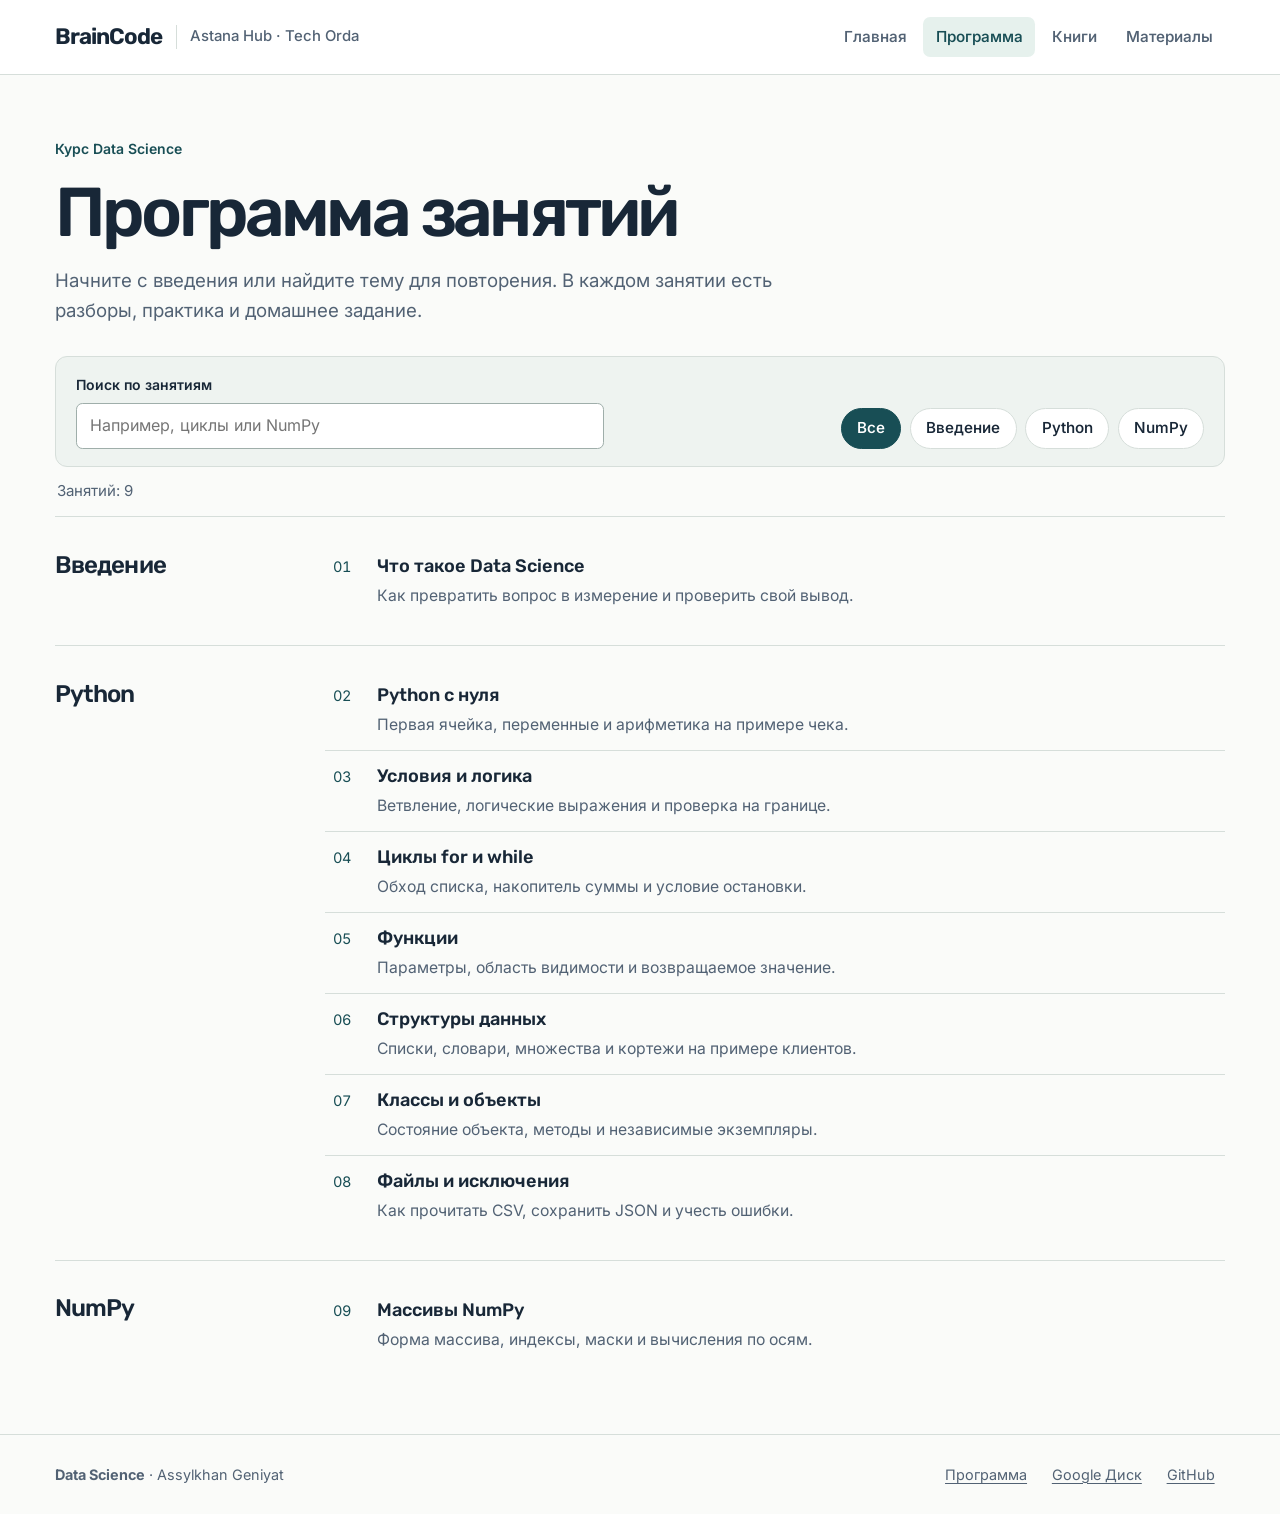
==== lessons/index.html @ 3ca45e97 "Separate the course catalogue and add the NumPy 100 student workbook" ====
<!doctype html>
<html lang="ru">
<head>
  <meta charset="utf-8">
  <meta name="viewport" content="width=device-width,initial-scale=1">
  <meta name="theme-color" content="#184e55">
  <meta name="description" content="Учебник Data Science для студентов Tech Orda / BrainCode.">
  <title>Программа занятий · Tech Orda / BrainCode</title>
  <link rel="icon" href="data:,">
  <link rel="stylesheet" href="../assets/fonts/fonts.css">
  <link rel="stylesheet" href="../assets/style.css">
  <script src="../assets/site.js" defer></script>
</head>
<body data-page="catalog">
  <a class="skip" href="#content">К содержанию</a>
  <header class="mast"><div class="wrap mast-inner">
    <a class="brand" href="../index.html"><strong>BrainCode</strong><span class="partners">Astana Hub · Tech Orda</span></a>
    <nav aria-label="Навигация курса"><a href="../index.html">Главная</a><a href="../lessons/index.html" aria-current="page">Программа</a><a href="../books.html">Книги</a><a href="../materials.html">Материалы</a></nav>
  </div></header>
  <main id="content" class="wrap" tabindex="-1">
      <header class="page-head">
        <p class="eyebrow">Курс Data Science</p>
        <h1>Программа занятий</h1>
        <p class="intro">Начните с введения или найдите тему для повторения. В каждом занятии есть разборы, практика и домашнее задание.</p>
      </header>
      <div id="lessons">
        <div id="catalog-tools" class="catalog-tools" hidden>
          <label class="search"><span>Поиск по занятиям</span>
            <input id="lesson-search" type="search" placeholder="Например, циклы или NumPy"></label>
          <div class="filters" role="group" aria-label="Раздел программы"><button type="button" data-module="" aria-pressed="true">Все</button><button type="button" data-module="track-1" aria-pressed="false">Введение</button><button type="button" data-module="track-2" aria-pressed="false">Python</button><button type="button" data-module="track-9" aria-pressed="false">NumPy</button></div>
        </div>
        <div class="results-line"><p id="found" role="status">Занятий: 9</p>
          <button type="button" id="reset-search" hidden>Сбросить фильтры</button></div>

          <section class="module" id="track-1" aria-labelledby="track-1-heading">
            <h2 id="track-1-heading">Введение</h2>
            <ol start="1" class="lesson-list">
              <li data-lesson="данные анализ доля конверсия эксперимент"><a href="01-course-setup.html">
                <span class="number">01</span>
                <span><strong>Что такое Data Science</strong><span class="blurb">Как превратить вопрос в измерение и проверить свой вывод.</span></span>
              </a></li></ol>
          </section>
          <section class="module" id="track-2" aria-labelledby="track-2-heading">
            <h2 id="track-2-heading">Python</h2>
            <ol start="2" class="lesson-list">
              <li data-lesson="print строки ввод числа переменные типы"><a href="02-python-types.html">
                <span class="number">02</span>
                <span><strong>Python с нуля</strong><span class="blurb">Первая ячейка, переменные и арифметика на примере чека.</span></span>
              </a></li>
              <li data-lesson="if elif else логика условие bool"><a href="03-conditions.html">
                <span class="number">03</span>
                <span><strong>Условия и логика</strong><span class="blurb">Ветвление, логические выражения и проверка на границе.</span></span>
              </a></li>
              <li data-lesson="for while range цикл накопитель"><a href="04-loops.html">
                <span class="number">04</span>
                <span><strong>Циклы for и while</strong><span class="blurb">Обход списка, накопитель суммы и условие остановки.</span></span>
              </a></li>
              <li data-lesson="def return функция аргументы"><a href="05-functions-scope.html">
                <span class="number">05</span>
                <span><strong>Функции</strong><span class="blurb">Параметры, область видимости и возвращаемое значение.</span></span>
              </a></li>
              <li data-lesson="list dict set tuple словарь список кортеж множества"><a href="06-data-structures.html">
                <span class="number">06</span>
                <span><strong>Структуры данных</strong><span class="blurb">Списки, словари, множества и кортежи на примере клиентов.</span></span>
              </a></li>
              <li data-lesson="class self объект класс ООП"><a href="07-oop.html">
                <span class="number">07</span>
                <span><strong>Классы и объекты</strong><span class="blurb">Состояние объекта, методы и независимые экземпляры.</span></span>
              </a></li>
              <li data-lesson="csv json файлы ошибки исключения"><a href="08-files-errors.html">
                <span class="number">08</span>
                <span><strong>Файлы и исключения</strong><span class="blurb">Как прочитать CSV, сохранить JSON и учесть ошибки.</span></span>
              </a></li></ol>
          </section>
          <section class="module" id="track-9" aria-labelledby="track-9-heading">
            <h2 id="track-9-heading">NumPy</h2>
            <ol start="9" class="lesson-list">
              <li data-lesson="домашняя работа дз 100 упражнений практикум numpy ndarray оси массив маска axis shape broadcast"><a href="09-numpy.html">
                <span class="number">09</span>
                <span><strong>Массивы NumPy</strong><span class="blurb">Форма массива, индексы, маски и вычисления по осям.</span></span>
              </a></li></ol>
          </section>
      </div></main>
  <footer class="foot"><div class="wrap foot-inner">
    <p><strong>Data Science</strong> · Assylkhan Geniyat</p>
    <nav aria-label="Ресурсы курса"><a href="../lessons/index.html">Программа</a><a href="https://drive.google.com/drive/folders/1K83MMSPBBTlHrZSS0A0OPjuO8QI8KvS7">Google Диск</a><a href="https://github.com/kuromi1kow/braincode-data-science">GitHub</a></nav>
  </div></footer>
</body></html>
---- assets/fonts/fonts.css ----
@font-face {
  font-family: 'Inter';
  font-style: normal;
  font-weight: 400 700;
  font-display: swap;
  src: url(inter-cyrillic-ext.woff2) format('woff2');
  unicode-range: U+0460-052F, U+1C80-1C8A, U+20B4, U+2DE0-2DFF, U+A640-A69F, U+FE2E-FE2F;
}

@font-face {
  font-family: 'Inter';
  font-style: normal;
  font-weight: 400 700;
  font-display: swap;
  src: url(inter-cyrillic.woff2) format('woff2');
  unicode-range: U+0301, U+0400-045F, U+0490-0491, U+04B0-04B1, U+2116;
}

@font-face {
  font-family: 'Inter';
  font-style: normal;
  font-weight: 400 700;
  font-display: swap;
  src: url(inter-latin.woff2) format('woff2');
  unicode-range: U+0000-00FF, U+0131, U+0152-0153, U+02BB-02BC, U+02C6, U+02DA, U+02DC, U+0304, U+0308, U+0329, U+2000-206F, U+20AC, U+2122, U+2191, U+2193, U+2212, U+2215, U+FEFF, U+FFFD;
}

@font-face {
  font-family: 'Rubik';
  font-style: normal;
  font-weight: 450 700;
  font-display: swap;
  src: url(rubik-cyrillic-ext.woff2) format('woff2');
  unicode-range: U+0460-052F, U+1C80-1C8A, U+20B4, U+2DE0-2DFF, U+A640-A69F, U+FE2E-FE2F;
}

@font-face {
  font-family: 'Rubik';
  font-style: normal;
  font-weight: 450 700;
  font-display: swap;
  src: url(rubik-cyrillic.woff2) format('woff2');
  unicode-range: U+0301, U+0400-045F, U+0490-0491, U+04B0-04B1, U+2116;
}

@font-face {
  font-family: 'Rubik';
  font-style: normal;
  font-weight: 450 700;
  font-display: swap;
  src: url(rubik-latin.woff2) format('woff2');
  unicode-range: U+0000-00FF, U+0131, U+0152-0153, U+02BB-02BC, U+02C6, U+02DA, U+02DC, U+0304, U+0308, U+0329, U+2000-206F, U+20AC, U+2122, U+2191, U+2193, U+2212, U+2215, U+FEFF, U+FFFD;
}
---- assets/style.css ----
/* Foundations */
:root {
  color-scheme: light;
  --paper: #fafbf9;
  --surface: #fff;
  --ink: #182737;
  --muted: #526274;
  --line: #d6deda;
  --blue: #264e78;
  --action: #184e55;
  --tint: #e6f1ed;
  --heading: "Rubik", "Inter", system-ui, sans-serif;
  --body: "Inter", system-ui, sans-serif;
  --mono: ui-monospace, "SFMono-Regular", Consolas, monospace;
}
* { box-sizing: border-box; }
html { scroll-behavior: smooth; scroll-padding-top: 1.25rem; }
body { margin: 0; color: var(--ink); background: var(--paper); font: 1rem/1.6 var(--body); }
[hidden] { display: none !important; }
a { color: var(--blue); text-underline-offset: .19em; text-decoration-thickness: .06em; }
a:hover { text-decoration-thickness: .12em; }
:focus-visible { outline: 3px solid #b85d12; outline-offset: 4px; }
[tabindex="-1"]:focus:not(:focus-visible) { outline: none; }
input, button { font: inherit; }
h1, h2, h3, p, figure { margin: 0; }
h1, h2, h3 { font-family: var(--heading); font-weight: 550; line-height: 1.17; text-wrap: balance; }
h1 { font-size: clamp(2.3rem, 5.4vw, 4.4rem); letter-spacing: -.055em; }
h2 { font-size: clamp(1.6rem, 3vw, 2.35rem); letter-spacing: -.038em; }
h3 { font-size: 1.23rem; letter-spacing: -.02em; }
p + p { margin-top: 1em; }
.wrap { width: min(1170px, calc(100% - clamp(2.25rem, 8vw, 8rem))); margin-inline: auto; }
.skip { position: fixed; inset: .5rem auto auto .5rem; z-index: 10; transform: translateY(-180%); padding: .65rem 1rem; background: white; }
.skip:focus { transform: none; }
.eyebrow, .smallcap { color: var(--action); font: 600 .875rem/1.4 var(--body); }
.eyebrow { margin-bottom: .85rem; }
.intro { max-width: 62ch; color: var(--muted); font-size: clamp(1.05rem, 1.45vw, 1.23rem); line-height: 1.6; }
.btn, button {
  display: inline-flex; justify-content: center; align-items: center; gap: .45rem;
  min-height: 2.65rem; border: 1px solid var(--line); border-radius: .55rem;
  padding: .6rem 1rem; color: var(--ink); background: var(--surface);
  font: 550 .95rem/1.3 var(--body); text-decoration: none; cursor: pointer;
}
.btn.primary, button[aria-pressed="true"] { color: #fff; background: var(--action); border-color: var(--action); }
.btn:hover, button:hover:not(:disabled) { box-shadow: inset 0 0 0 1px currentColor; }
button:disabled { opacity: .55; cursor: default; }
.actions, .controls, .filters, .type-buttons, .chapter-nav {
  display: flex; align-items: center; flex-wrap: wrap; gap: .55rem;
}
.actions { margin-top: 1.4rem; }
.actions [data-moved-to] { display: none; }
.small-link, .book-link { display: inline-block; font-weight: 600; margin-top: .75rem; }

/* Shared navigation */
.mast { background: var(--surface); border-bottom: 1px solid var(--line); }
.mast-inner, .foot-inner { display: flex; align-items: center; justify-content: space-between; gap: 1rem 2rem; }
.mast-inner { min-height: 4.6rem; }
.brand { display: inline-flex; align-items: center; gap: .85rem; text-decoration: none; color: var(--ink); }
.brand strong { font: 650 1.4rem/1 var(--heading); letter-spacing: -.045em; }
.partners { border-left: 1px solid var(--line); padding-left: .85rem; font-size: .93rem; font-weight: 500; color: var(--muted); white-space: nowrap; }
.mast nav, .foot nav { display: flex; align-items: center; flex-wrap: wrap; gap: .25rem; }
.mast nav a { padding: .5rem .78rem; border-radius: .45rem; text-decoration: none; color: var(--muted); font-size: .95rem; font-weight: 550; }
.mast nav a[aria-current] { color: var(--action); background: var(--tint); }
.mast nav a:hover, .foot a:hover { color: var(--action); text-decoration: underline; }
.foot { border-top: 1px solid var(--line); }
.foot-inner { padding-block: 1.35rem; flex-wrap: wrap; }
.foot p, .foot a { color: var(--muted); font-size: .9rem; }
.foot a { display: block; padding: .4rem .65rem; }

/* Course entrance */
.hero { display: grid; grid-template-columns: .96fr 1fr; align-items: center; gap: clamp(2.5rem, 6vw, 6rem); padding: clamp(3rem, 7vw, 6rem) 0; }
.hero h1 { font-size: clamp(3.6rem, 7.4vw, 6.1rem); font-weight: 630; line-height: 1; margin: .9rem 0 1.35rem; }
.hero h1 span { color: var(--action); }
.hero .intro { max-width: 37ch; }
.hero-photo { display: block; width: 100%; height: auto; aspect-ratio: 1.48; object-fit: cover; border-radius: .75rem; }
.home-resources { display: grid; grid-template-columns: repeat(2, minmax(0,1fr)); border-block: 1px solid var(--line); }
.home-resources a { padding: 1.4rem 2rem 1.5rem 0; text-decoration: none; color: var(--ink); }
.home-resources a + a { border-left: 1px solid var(--line); padding-left: 2rem; }
.home-resources strong { display: block; font: 550 clamp(1.2rem,2.4vw,1.65rem) var(--heading); margin-bottom: .35rem; }
.home-resources a:hover strong { color: var(--action); text-decoration: underline; }
.home-resources span, .credit, .attribution { color: var(--muted); }
.attribution { font-size: .89rem; max-width: 90ch; margin: 1.35rem 0 2rem; }
.page-head, .lesson-head, .library-head { padding: clamp(2.25rem,5vw,4.4rem) 0 1.9rem; }
.page-head h1, .lesson-head h1, .library-head h1 { margin-bottom: .85rem; }

/* Programme */
.catalog-tools { background: #eef3f0; border: 1px solid var(--line); border-radius: .75rem; padding: 1.05rem 1.25rem; display: flex; align-items: end; justify-content: space-between; gap: 1rem; flex-wrap: wrap; }
.search { display: grid; gap: .4rem; flex: 1 1 18rem; max-width: 33rem; }
.search span { font-size: .875rem; font-weight: 600; }
.search input, .demo input { color: var(--ink); background: var(--surface); border: 1px solid #9faeaa; border-radius: .4rem; padding: .58rem .8rem; width: 100%; min-width: 0; }
.filters button { min-height: 2.55rem; border-radius: 1.5rem; padding: .45rem .95rem; }
.results-line { display: flex; align-items: center; flex-wrap: wrap; gap: .8rem; padding: .8rem .1rem; color: var(--muted); font-size: .94rem; }
.results-line button { padding: .25rem .5rem; min-height: 2rem; color: var(--blue); }
.module { display: grid; grid-template-columns: minmax(9rem,21%) 1fr; gap: 1.5rem; padding: 1.5rem 0; border-top: 1px solid var(--line); }
.module h2 { padding-top: .6rem; font-size: 1.5rem; }
.lesson-list { padding: 0; margin: 0; list-style: none; }
.lesson-list li + li { border-top: 1px solid var(--line); }
.lesson-list a { display: grid; grid-template-columns: 2rem 1fr; align-items: baseline; gap: .8rem; padding: .8rem .5rem; border-radius: .3rem; text-decoration: none; color: var(--ink); }
.lesson-list a:hover { background: var(--tint); }
.lesson-list strong { font: 550 1.13rem var(--heading); }
.number { color: var(--action); font-variant-numeric: tabular-nums; font-size: .91rem; }
.blurb { display: block; margin-top: .23rem; color: var(--muted); font-size: .98rem; }
#lessons { margin-bottom: 2.8rem; }

/* Reader and table of contents */
.layout { display: grid; grid-template-columns: minmax(12rem,14rem) minmax(0,1fr); gap: clamp(2rem,5vw,5rem); align-items: start; border-top: 1px solid var(--line); padding: 2rem 0 3rem; }
.rail { position: sticky; top: 1rem; max-height: calc(100dvh - 2rem); overflow-y: auto; padding: .3rem .35rem; }
.rail summary { font-family: var(--heading); }
.rail nav { display: grid; gap: .2rem; margin-top: .7rem; }
.rail a { padding: .34rem .6rem; border-inline-start: 3px solid transparent; font-size: .96rem; line-height: 1.35; text-decoration: none; color: var(--muted); }
.rail a:hover { text-decoration: underline; color: var(--action); }
.rail a[aria-current="location"] { border-color: var(--action); color: var(--action); background: var(--tint); }
.reader-tools { margin-top: 1rem; padding-top: .9rem; border-top: 1px solid var(--line); }
.type-buttons { margin-top: .5rem; }
.type-buttons button { min-height: 2.2rem; padding: .35rem .58rem; font-size: .875rem; }
.reading { width: min(100%, 66ch); min-width: 0; font-size: 1.075rem; line-height: 1.78; overflow-wrap: break-word; }
.reading.type-large { font-size: 1.25rem; }
.reading section { padding-bottom: 2rem; margin-bottom: 2rem; border-bottom: 1px solid var(--line); }
.reading h2 { margin: 0 0 1.05rem; font-size: clamp(1.55rem, 3vw, 2.08rem); }
.reading h3 { margin: 1.6rem 0 .65rem; }
.reading ul, .reading ol { padding-left: 1.4rem; }
.reading li { margin-bottom: .45rem; }
.reading dl { margin-top: 1.4rem; }
.term { font-weight: 650; }
.reading dd { margin: 0 0 .65rem; color: var(--muted); }
.reading figure img { display: block; width: min(100%, 540px); height: auto; margin-block: 1rem .4rem; border-radius: .5rem; }
.reading figcaption, .credit, .photo-note { font-size: .9rem; color: var(--muted); }
.unit { margin: 1.7rem 0 2rem; }
.exercise li::marker { color: var(--action); font-weight: 650; }
.inside-toc, .notes, .checkpoint { background: var(--tint); border-left: 3px solid #6e9f95; padding: .9rem 1.15rem; margin: 1rem 0; }
.reading .inside-toc { padding-left: 2.2rem; }
.checkpoint { background: #eef2f7; border-color: #6485a8; }
.book-excerpt { border-inline-start: 3px solid #8a88b5; background: #f0f0f9; padding: 1rem 1.3rem; }
.book-excerpt h3 { margin-top: .5rem; }
.book-excerpt blockquote { margin: .7rem 0 1rem; }
details summary { cursor: pointer; font-weight: 600; color: var(--blue); }
details[open] > summary { margin-bottom: .5rem; }
.reading details { margin: .55rem 0; padding: .6rem 0; border-bottom: 1px solid var(--line); }
.checkpoint details, .book-excerpt details { border: 0; }
.scroll-table { overflow-x: auto; margin-block: 1rem; }
.reading table { border-collapse: collapse; width: 100%; font-size: .95em; font-variant-numeric: tabular-nums; }
.reading th, .reading td, .scroll-table caption { padding: .5rem .65rem; text-align: left; vertical-align: top; border-bottom: 1px solid var(--line); }
.scroll-table caption { font-weight: 600; background: var(--tint); }
.scroll-table th { background: #f0f3f2; }
.pager { display: flex; flex-wrap: wrap; gap: .7rem 1.3rem; justify-content: space-between; }
.pager a { padding-block: .3rem; font-weight: 550; }
.more-link { margin-top: .75rem; }

/* Code and interactive examples */
.codebox { margin: 1rem 0; background: #172638; color: #f4f7fb; border-radius: .55rem; overflow: hidden; }
.codebar { display: flex; align-items: center; justify-content: space-between; padding: .4rem .85rem; background: #25384d; }
.codebar span { font-size: .86rem; font-weight: 550; }
.codebar button { min-height: 2rem; padding: .3rem .6rem; font-size: .85rem; background: transparent; color: #fff; border-color: #788a9e; }
pre, code { font-family: var(--mono); }
.codebox pre, .out { overflow: auto; padding: 1rem; margin: 0; font-size: .92em; line-height: 1.6; }
.out { background: #edf1f3; border-left: 2px solid #a0b3c2; white-space: pre-wrap; overflow-wrap: anywhere; }
.reading :not(pre) > code { font-size: .9em; background: #e9efed; padding: .05rem .23rem; border-radius: .25rem; }
.demo { padding: 1.15rem; border: 1px solid #ccd9db; border-radius: .55rem; background: #edf4f3; }
.demo .smallcap { margin-bottom: .65rem; }
.controls { margin-block: 1rem; }
.demo input { width: 7.5rem; }
.demo output { display: block; padding: .7rem; background: white; border-radius: .35rem; }

/* Books and materials */
.chapter-nav { gap: .45rem; margin: .4rem 0 1.5rem; }
.chapter-nav a { padding: .3rem .65rem; background: var(--tint); text-decoration: none; border-radius: .3rem; font-size: .93rem; color: var(--action); }
.chapter-nav a:hover { text-decoration: underline; }
.bookgrid { display: grid; grid-template-columns: repeat(2,minmax(0,1fr)); gap: 1rem; margin-bottom: 2.5rem; }
.book { min-width: 0; padding: 1.4rem; border: 1px solid var(--line); border-radius: .6rem; background: white; }
.book h2 { margin-top: .35rem; font-size: 1.55rem; }
.book h2 a { color: var(--ink); text-decoration: none; }
.book h2 a:hover { text-decoration: underline; }
.author { color: var(--muted); margin: .4rem 0 .8rem; }
.book img { float: right; width: 64px; height: auto; max-height: 102px; object-fit: contain; margin: 0 0 .65rem .75rem; }
.book details { clear: both; margin-top: 1rem; }
.book ul, .reading .reading-list, .reading .folders { list-style: none; padding: 0; }
.reading-list li { margin: .8rem 0; }
.reading-list li span { display: block; margin-top: .12rem; color: var(--muted); }
.resource-list li { padding-block: .4rem; border-bottom: 1px solid var(--line); }
.folders { display: grid; grid-template-columns: repeat(2,minmax(0,1fr)); gap: .45rem; }
.folders li { padding: .55rem .8rem; background: var(--tint); }
.home-book { margin: 1rem 0 3rem; }
.home-book p { margin-top: .6rem; }

@media (max-width: 800px) {
  .mast-inner { flex-wrap: wrap; gap: .55rem 1rem; padding-block: .8rem .6rem; }
  .mast nav a { padding: .45rem .65rem; }
  .hero { gap: 1.65rem; }
  .layout { grid-template-columns: minmax(0,1fr); gap: 1.35rem; padding-top: 1rem; }
  .reading { margin-inline: auto; }
  .rail { position: static; max-height: none; padding: 0; }
  .section-menu { background: var(--surface); border: 1px solid var(--line); padding: .75rem 1rem; border-radius: .55rem; }
}
@media (max-width: 640px) {
  .mast-inner { display: grid; gap: .7rem; }
  .mast nav { gap: .05rem; justify-content: space-between; }
  .mast nav a { font-size: .89rem; padding: .45rem .5rem; }
  .brand { gap: .65rem; }
  .partners { padding-left: .65rem; font-size: .88rem; }
  .hero { grid-template-columns: minmax(0,1fr); gap: 1.6rem; padding: 2.45rem 0; }
  .hero h1 { font-size: clamp(3.4rem,12vw,4.6rem); }
  .hero-photo { aspect-ratio: 1.9; }
  .home-resources, .bookgrid { grid-template-columns: minmax(0,1fr); }
  .home-resources a, .home-resources a + a { padding: 1.05rem 0; border-left: 0; }
  .home-resources a + a { border-top: 1px solid var(--line); }
  .catalog-tools { padding: .85rem; }
  .module { grid-template-columns: minmax(0,1fr); gap: .2rem; padding: 1rem 0; }
  .lesson-list a { grid-template-columns: 1.6rem 1fr; padding: .8rem .1rem; }
  .filters { gap: .35rem; }
  .filters button { padding: .4rem .75rem; }
  .foot-inner { gap: .6rem; }
  .foot nav a { padding-left: 0; padding-right: 1rem; }
  .book { padding: 1.05rem; }
  .folders { grid-template-columns: minmax(0,1fr); }
  .reading { font-size: 1.045rem; }
  .book-excerpt { padding: .8rem 1rem; }
  .scroll-table :is(th,td) { min-width: 5.5rem; }
}
@media (prefers-reduced-motion: reduce) { html { scroll-behavior: auto; } }
@media print {
  .mast nav, .foot nav, .rail, .hero-photo, .catalog-tools, .results-line, .actions, .codebar button, .pager, .skip, .controls { display: none !important; }
  body { background: white; color: black; font-size: 11pt; }
  .wrap, .reading { width: 100%; max-width: none; }
  .layout, .hero, .bookgrid, .module { display: block; }
  .book { margin-block: 1rem; }
  .codebox, .codebar, .out { color: black; background: #f4f4f4; }
  .codebox pre { white-space: pre-wrap; }
  h1 { font-size: 28pt; }
}
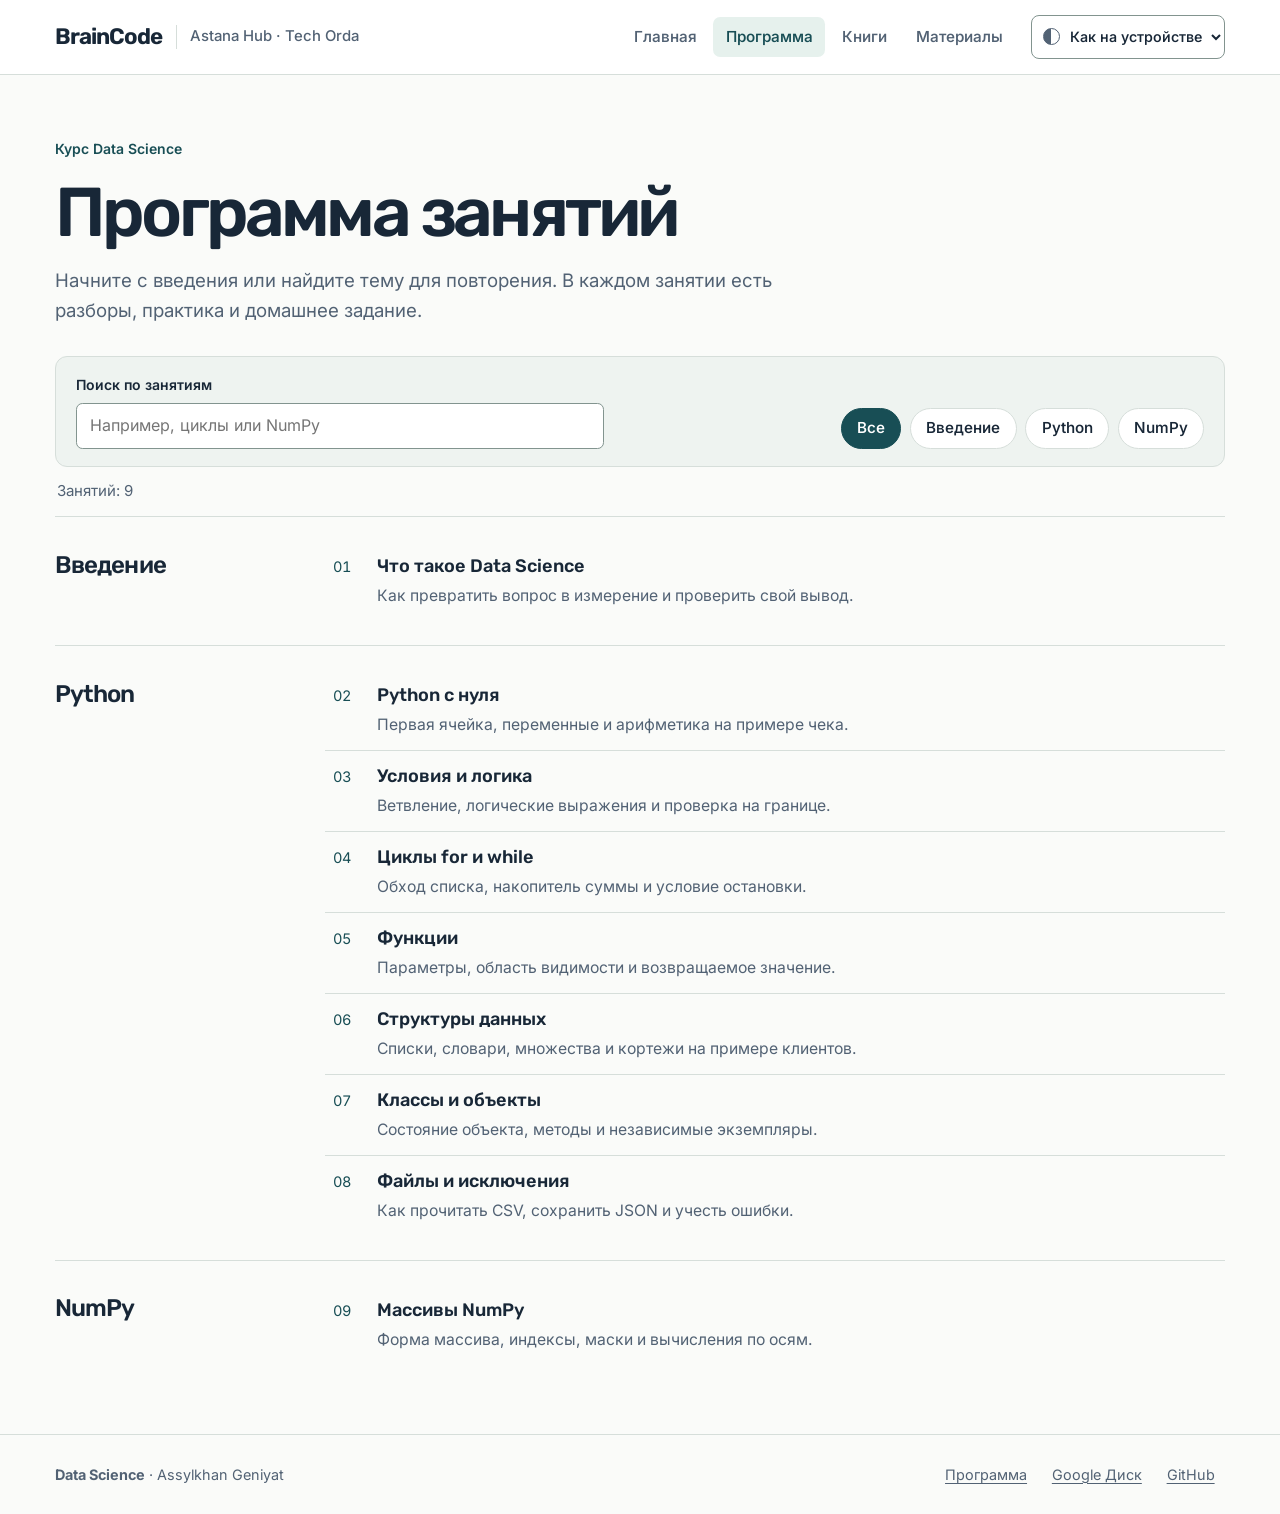
==== commit efb9b6d2: "Add a persistent dark theme across the course site" ====
--- a/lessons/index.html
+++ b/lessons/index.html
@@ -3,19 +3,29 @@
 <head>
   <meta charset="utf-8">
   <meta name="viewport" content="width=device-width,initial-scale=1">
-  <meta name="theme-color" content="#184e55">
+  <meta id="dark-chrome" name="theme-color" content="#1b272b" media="screen and (prefers-color-scheme: dark)">
+  <meta name="theme-color" content="#ffffff">
   <meta name="description" content="Учебник Data Science для студентов Tech Orda / BrainCode.">
   <title>Программа занятий · Tech Orda / BrainCode</title>
   <link rel="icon" href="data:,">
   <link rel="stylesheet" href="../assets/fonts/fonts.css">
-  <link rel="stylesheet" href="../assets/style.css">
-  <script src="../assets/site.js" defer></script>
+  <link rel="stylesheet" href="../assets/style.css?v=24119edc25ca">
+  <link id="dark-palette" rel="stylesheet" href="../assets/dark.css?v=161d72ccf070" media="screen and (prefers-color-scheme: dark)">
+  <script src="../assets/theme.js?v=840f034c2b8d"></script>
+  <script src="../assets/site.js?v=9730c80c8783" defer></script>
 </head>
 <body data-page="catalog">
   <a class="skip" href="#content">К содержанию</a>
   <header class="mast"><div class="wrap mast-inner">
     <a class="brand" href="../index.html"><strong>BrainCode</strong><span class="partners">Astana Hub · Tech Orda</span></a>
     <nav aria-label="Навигация курса"><a href="../index.html">Главная</a><a href="../lessons/index.html" aria-current="page">Программа</a><a href="../books.html">Книги</a><a href="../materials.html">Материалы</a></nav>
+    <label class="theme-picker" title="Тема оформления" hidden>
+      <select id="theme-choice" aria-label="Тема оформления">
+        <option value="system">Как на устройстве</option>
+        <option value="light">Светлая</option>
+        <option value="dark">Тёмная</option>
+      </select>
+    </label>
   </div></header>
   <main id="content" class="wrap" tabindex="-1">
       <header class="page-head">
--- a/assets/style.css
+++ b/assets/style.css
@@ -9,6 +9,21 @@
   --blue: #264e78;
   --action: #184e55;
   --tint: #e6f1ed;
+  --on-action: #fff;
+  --focus: #b85d12;
+  --panel: #eef3f0;
+  --field-border: #82948f;
+  --note-edge: #6e9f95;
+  --check-bg: #eef2f7;
+  --check-edge: #6485a8;
+  --excerpt-bg: #f0f0f9;
+  --excerpt-edge: #8a88b5;
+  --code-bg: #172638;
+  --code-bar: #25384d;
+  --code-fg: #f4f7fb;
+  --output-bg: #edf1f3;
+  --inline-bg: #e9efed;
+  --demo-bg: #edf4f3;
   --heading: "Rubik", "Inter", system-ui, sans-serif;
   --body: "Inter", system-ui, sans-serif;
   --mono: ui-monospace, "SFMono-Regular", Consolas, monospace;
@@ -19,7 +34,7 @@
 [hidden] { display: none !important; }
 a { color: var(--blue); text-underline-offset: .19em; text-decoration-thickness: .06em; }
 a:hover { text-decoration-thickness: .12em; }
-:focus-visible { outline: 3px solid #b85d12; outline-offset: 4px; }
+:focus-visible { outline: 3px solid var(--focus); outline-offset: 4px; }
 [tabindex="-1"]:focus:not(:focus-visible) { outline: none; }
 input, button { font: inherit; }
 h1, h2, h3, p, figure { margin: 0; }
@@ -29,7 +44,7 @@
 h3 { font-size: 1.23rem; letter-spacing: -.02em; }
 p + p { margin-top: 1em; }
 .wrap { width: min(1170px, calc(100% - clamp(2.25rem, 8vw, 8rem))); margin-inline: auto; }
-.skip { position: fixed; inset: .5rem auto auto .5rem; z-index: 10; transform: translateY(-180%); padding: .65rem 1rem; background: white; }
+.skip { position: fixed; inset: .5rem auto auto .5rem; z-index: 10; transform: translateY(-180%); padding: .65rem 1rem; background: var(--surface); }
 .skip:focus { transform: none; }
 .eyebrow, .smallcap { color: var(--action); font: 600 .875rem/1.4 var(--body); }
 .eyebrow { margin-bottom: .85rem; }
@@ -40,7 +55,7 @@
   padding: .6rem 1rem; color: var(--ink); background: var(--surface);
   font: 550 .95rem/1.3 var(--body); text-decoration: none; cursor: pointer;
 }
-.btn.primary, button[aria-pressed="true"] { color: #fff; background: var(--action); border-color: var(--action); }
+.btn.primary, button[aria-pressed="true"] { color: var(--on-action); background: var(--action); border-color: var(--action); }
 .btn:hover, button:hover:not(:disabled) { box-shadow: inset 0 0 0 1px currentColor; }
 button:disabled { opacity: .55; cursor: default; }
 .actions, .controls, .filters, .type-buttons, .chapter-nav {
@@ -53,7 +68,20 @@
 /* Shared navigation */
 .mast { background: var(--surface); border-bottom: 1px solid var(--line); }
 .mast-inner, .foot-inner { display: flex; align-items: center; justify-content: space-between; gap: 1rem 2rem; }
-.mast-inner { min-height: 4.6rem; }
+.mast-inner { min-height: 4.6rem; column-gap: 1rem; }
+.mast-inner > nav { margin-inline-start: auto; }
+.theme-picker { position: relative; display: inline-flex; align-items: center; color: var(--muted); }
+.theme-picker::before {
+  content: ""; position: absolute; inset-inline-start: .75rem; pointer-events: none;
+  width: .95rem; height: .95rem; border: 1.5px solid currentColor; border-radius: 50%;
+  background: linear-gradient(90deg, currentColor 50%, transparent 50%);
+}
+.theme-picker select {
+  min-height: 44px; padding: .35rem .4rem .35rem 2.1rem; cursor: pointer;
+  color: var(--ink); background: var(--surface); border: 1px solid var(--field-border);
+  border-radius: .5rem; font: 550 .89rem/1.3 var(--body);
+}
+.theme-picker:hover { color: var(--action); }
 .brand { display: inline-flex; align-items: center; gap: .85rem; text-decoration: none; color: var(--ink); }
 .brand strong { font: 650 1.4rem/1 var(--heading); letter-spacing: -.045em; }
 .partners { border-left: 1px solid var(--line); padding-left: .85rem; font-size: .93rem; font-weight: 500; color: var(--muted); white-space: nowrap; }
@@ -83,10 +111,10 @@
 .page-head h1, .lesson-head h1, .library-head h1 { margin-bottom: .85rem; }
 
 /* Programme */
-.catalog-tools { background: #eef3f0; border: 1px solid var(--line); border-radius: .75rem; padding: 1.05rem 1.25rem; display: flex; align-items: end; justify-content: space-between; gap: 1rem; flex-wrap: wrap; }
+.catalog-tools { background: var(--panel); border: 1px solid var(--line); border-radius: .75rem; padding: 1.05rem 1.25rem; display: flex; align-items: end; justify-content: space-between; gap: 1rem; flex-wrap: wrap; }
 .search { display: grid; gap: .4rem; flex: 1 1 18rem; max-width: 33rem; }
 .search span { font-size: .875rem; font-weight: 600; }
-.search input, .demo input { color: var(--ink); background: var(--surface); border: 1px solid #9faeaa; border-radius: .4rem; padding: .58rem .8rem; width: 100%; min-width: 0; }
+.search input, .demo input { color: var(--ink); background: var(--surface); border: 1px solid var(--field-border); border-radius: .4rem; padding: .58rem .8rem; width: 100%; min-width: 0; }
 .filters button { min-height: 2.55rem; border-radius: 1.5rem; padding: .45rem .95rem; }
 .results-line { display: flex; align-items: center; flex-wrap: wrap; gap: .8rem; padding: .8rem .1rem; color: var(--muted); font-size: .94rem; }
 .results-line button { padding: .25rem .5rem; min-height: 2rem; color: var(--blue); }
@@ -126,10 +154,10 @@
 .reading figcaption, .credit, .photo-note { font-size: .9rem; color: var(--muted); }
 .unit { margin: 1.7rem 0 2rem; }
 .exercise li::marker { color: var(--action); font-weight: 650; }
-.inside-toc, .notes, .checkpoint { background: var(--tint); border-left: 3px solid #6e9f95; padding: .9rem 1.15rem; margin: 1rem 0; }
+.inside-toc, .notes, .checkpoint { background: var(--tint); border-left: 3px solid var(--note-edge); padding: .9rem 1.15rem; margin: 1rem 0; }
 .reading .inside-toc { padding-left: 2.2rem; }
-.checkpoint { background: #eef2f7; border-color: #6485a8; }
-.book-excerpt { border-inline-start: 3px solid #8a88b5; background: #f0f0f9; padding: 1rem 1.3rem; }
+.checkpoint { background: var(--check-bg); border-color: var(--check-edge); }
+.book-excerpt { border-inline-start: 3px solid var(--excerpt-edge); background: var(--excerpt-bg); padding: 1rem 1.3rem; }
 .book-excerpt h3 { margin-top: .5rem; }
 .book-excerpt blockquote { margin: .7rem 0 1rem; }
 details summary { cursor: pointer; font-weight: 600; color: var(--blue); }
@@ -140,32 +168,32 @@
 .reading table { border-collapse: collapse; width: 100%; font-size: .95em; font-variant-numeric: tabular-nums; }
 .reading th, .reading td, .scroll-table caption { padding: .5rem .65rem; text-align: left; vertical-align: top; border-bottom: 1px solid var(--line); }
 .scroll-table caption { font-weight: 600; background: var(--tint); }
-.scroll-table th { background: #f0f3f2; }
+.scroll-table th { background: var(--panel); }
 .pager { display: flex; flex-wrap: wrap; gap: .7rem 1.3rem; justify-content: space-between; }
 .pager a { padding-block: .3rem; font-weight: 550; }
 .more-link { margin-top: .75rem; }
 
 /* Code and interactive examples */
-.codebox { margin: 1rem 0; background: #172638; color: #f4f7fb; border-radius: .55rem; overflow: hidden; }
-.codebar { display: flex; align-items: center; justify-content: space-between; padding: .4rem .85rem; background: #25384d; }
+.codebox { margin: 1rem 0; background: var(--code-bg); color: var(--code-fg); border-radius: .55rem; overflow: hidden; }
+.codebar { display: flex; align-items: center; justify-content: space-between; padding: .4rem .85rem; background: var(--code-bar); }
 .codebar span { font-size: .86rem; font-weight: 550; }
 .codebar button { min-height: 2rem; padding: .3rem .6rem; font-size: .85rem; background: transparent; color: #fff; border-color: #788a9e; }
 pre, code { font-family: var(--mono); }
 .codebox pre, .out { overflow: auto; padding: 1rem; margin: 0; font-size: .92em; line-height: 1.6; }
-.out { background: #edf1f3; border-left: 2px solid #a0b3c2; white-space: pre-wrap; overflow-wrap: anywhere; }
-.reading :not(pre) > code { font-size: .9em; background: #e9efed; padding: .05rem .23rem; border-radius: .25rem; }
-.demo { padding: 1.15rem; border: 1px solid #ccd9db; border-radius: .55rem; background: #edf4f3; }
+.out { background: var(--output-bg); border-left: 2px solid var(--check-edge); white-space: pre-wrap; overflow-wrap: anywhere; }
+.reading :not(pre) > code { font-size: .9em; background: var(--inline-bg); padding: .05rem .23rem; border-radius: .25rem; }
+.demo { padding: 1.15rem; border: 1px solid var(--line); border-radius: .55rem; background: var(--demo-bg); }
 .demo .smallcap { margin-bottom: .65rem; }
 .controls { margin-block: 1rem; }
 .demo input { width: 7.5rem; }
-.demo output { display: block; padding: .7rem; background: white; border-radius: .35rem; }
+.demo output { display: block; padding: .7rem; background: var(--surface); border-radius: .35rem; }
 
 /* Books and materials */
 .chapter-nav { gap: .45rem; margin: .4rem 0 1.5rem; }
 .chapter-nav a { padding: .3rem .65rem; background: var(--tint); text-decoration: none; border-radius: .3rem; font-size: .93rem; color: var(--action); }
 .chapter-nav a:hover { text-decoration: underline; }
 .bookgrid { display: grid; grid-template-columns: repeat(2,minmax(0,1fr)); gap: 1rem; margin-bottom: 2.5rem; }
-.book { min-width: 0; padding: 1.4rem; border: 1px solid var(--line); border-radius: .6rem; background: white; }
+.book { min-width: 0; padding: 1.4rem; border: 1px solid var(--line); border-radius: .6rem; background: var(--surface); }
 .book h2 { margin-top: .35rem; font-size: 1.55rem; }
 .book h2 a { color: var(--ink); text-decoration: none; }
 .book h2 a:hover { text-decoration: underline; }
@@ -182,7 +210,13 @@
 .home-book p { margin-top: .6rem; }
 
 @media (max-width: 800px) {
-  .mast-inner { flex-wrap: wrap; gap: .55rem 1rem; padding-block: .8rem .6rem; }
+  .mast-inner {
+    display: grid; grid-template-columns: minmax(0,1fr) auto; gap: .45rem .5rem;
+    grid-template-areas: "brand theme" "nav nav"; padding-block: .6rem .45rem;
+  }
+  .mast .brand { grid-area: brand; }
+  .mast .theme-picker { grid-area: theme; }
+  .mast-inner > nav { grid-area: nav; margin: 0; }
   .mast nav a { padding: .45rem .65rem; }
   .hero { gap: 1.65rem; }
   .layout { grid-template-columns: minmax(0,1fr); gap: 1.35rem; padding-top: 1rem; }
@@ -191,7 +225,6 @@
   .section-menu { background: var(--surface); border: 1px solid var(--line); padding: .75rem 1rem; border-radius: .55rem; }
 }
 @media (max-width: 640px) {
-  .mast-inner { display: grid; gap: .7rem; }
   .mast nav { gap: .05rem; justify-content: space-between; }
   .mast nav a { font-size: .89rem; padding: .45rem .5rem; }
   .brand { gap: .65rem; }
@@ -215,9 +248,16 @@
   .book-excerpt { padding: .8rem 1rem; }
   .scroll-table :is(th,td) { min-width: 5.5rem; }
 }
+@media (max-width: 460px) {
+  .theme-picker { width: 44px; height: 44px; justify-content: center; }
+  .theme-picker::before { inset-inline-start: auto; }
+  .theme-picker select { position: absolute; inset: 0; width: 100%; padding: 0; opacity: 0; }
+  .theme-picker { border: 1px solid var(--field-border); border-radius: .5rem; }
+  .theme-picker:focus-within { outline: 3px solid var(--focus); outline-offset: 3px; }
+}
 @media (prefers-reduced-motion: reduce) { html { scroll-behavior: auto; } }
 @media print {
-  .mast nav, .foot nav, .rail, .hero-photo, .catalog-tools, .results-line, .actions, .codebar button, .pager, .skip, .controls { display: none !important; }
+  .theme-picker, .mast nav, .foot nav, .rail, .hero-photo, .catalog-tools, .results-line, .actions, .codebar button, .pager, .skip, .controls { display: none !important; }
   body { background: white; color: black; font-size: 11pt; }
   .wrap, .reading { width: 100%; max-width: none; }
   .layout, .hero, .bookgrid, .module { display: block; }
--- a/assets/dark.css
+++ b/assets/dark.css
@@ -0,0 +1,26 @@
+:root {
+  color-scheme: dark;
+  --paper: #121b1e;
+  --surface: #1b272b;
+  --ink: #e4eeed;
+  --muted: #b1c2c4;
+  --line: #394b4f;
+  --blue: #9fc9f5;
+  --action: #95d9c9;
+  --on-action: #112b29;
+  --tint: #213936;
+  --focus: #ffc080;
+  --panel: #213034;
+  --field-border: #70888c;
+  --note-edge: #6da99c;
+  --check-bg: #232f3c;
+  --check-edge: #7f9dbb;
+  --excerpt-bg: #302e40;
+  --excerpt-edge: #aaa1cc;
+  --code-bg: #10191f;
+  --code-bar: #26363c;
+  --code-fg: #e5eff4;
+  --output-bg: #223038;
+  --inline-bg: #2a393c;
+  --demo-bg: #1c302e;
+}
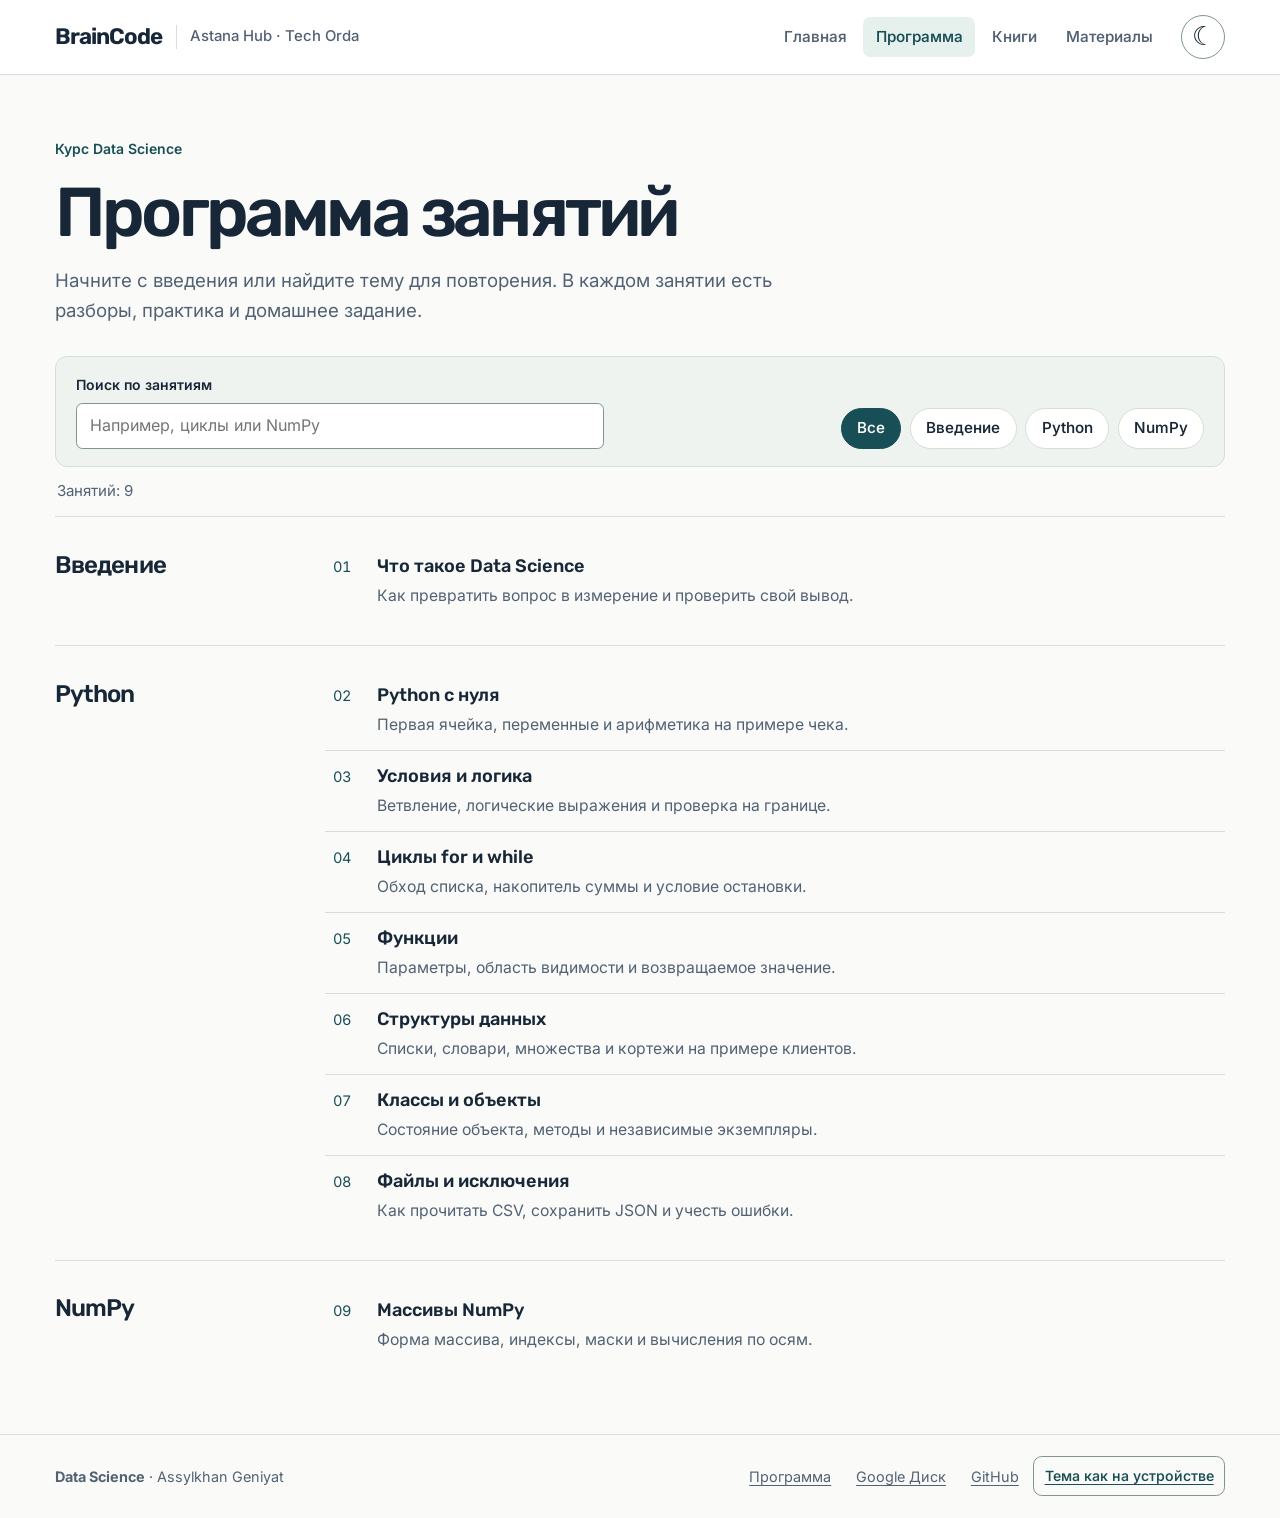
==== commit 4c19801d: "Switch course themes with one icon and clarify secondary actions" ====
--- a/lessons/index.html
+++ b/lessons/index.html
@@ -9,9 +9,10 @@
   <title>Программа занятий · Tech Orda / BrainCode</title>
   <link rel="icon" href="data:,">
   <link rel="stylesheet" href="../assets/fonts/fonts.css">
-  <link rel="stylesheet" href="../assets/style.css?v=24119edc25ca">
+  <link rel="stylesheet" href="../assets/style.css?v=5f8929bb2256">
   <link id="dark-palette" rel="stylesheet" href="../assets/dark.css?v=161d72ccf070" media="screen and (prefers-color-scheme: dark)">
-  <script src="../assets/theme.js?v=840f034c2b8d"></script>
+  <noscript><style>.theme-toggle, .theme-system { display: none; }</style></noscript>
+  <script src="../assets/theme.js?v=c96073bb852b"></script>
   <script src="../assets/site.js?v=9730c80c8783" defer></script>
 </head>
 <body data-page="catalog">
@@ -19,13 +20,9 @@
   <header class="mast"><div class="wrap mast-inner">
     <a class="brand" href="../index.html"><strong>BrainCode</strong><span class="partners">Astana Hub · Tech Orda</span></a>
     <nav aria-label="Навигация курса"><a href="../index.html">Главная</a><a href="../lessons/index.html" aria-current="page">Программа</a><a href="../books.html">Книги</a><a href="../materials.html">Материалы</a></nav>
-    <label class="theme-picker" title="Тема оформления" hidden>
-      <select id="theme-choice" aria-label="Тема оформления">
-        <option value="system">Как на устройстве</option>
-        <option value="light">Светлая</option>
-        <option value="dark">Тёмная</option>
-      </select>
-    </label>
+    <button class="theme-toggle" id="theme-toggle" type="button" aria-label="Тёмная тема" aria-pressed="false" title="Переключить тему">
+      <span aria-hidden="true" class="theme-moon">☾</span><span aria-hidden="true" class="theme-sun">☀︎</span>
+    </button>
   </div></header>
   <main id="content" class="wrap" tabindex="-1">
       <header class="page-head">
@@ -93,6 +90,6 @@
       </div></main>
   <footer class="foot"><div class="wrap foot-inner">
     <p><strong>Data Science</strong> · Assylkhan Geniyat</p>
-    <nav aria-label="Ресурсы курса"><a href="../lessons/index.html">Программа</a><a href="https://drive.google.com/drive/folders/1K83MMSPBBTlHrZSS0A0OPjuO8QI8KvS7">Google Диск</a><a href="https://github.com/kuromi1kow/braincode-data-science">GitHub</a></nav>
+    <nav aria-label="Ресурсы курса"><a href="../lessons/index.html">Программа</a><a href="https://drive.google.com/drive/folders/1K83MMSPBBTlHrZSS0A0OPjuO8QI8KvS7">Google Диск</a><a href="https://github.com/kuromi1kow/braincode-data-science">GitHub</a><button class="theme-system" id="theme-system" type="button" aria-pressed="true">Тема как на устройстве</button></nav>
   </div></footer>
 </body></html>
--- a/assets/style.css
+++ b/assets/style.css
@@ -55,6 +55,7 @@
   padding: .6rem 1rem; color: var(--ink); background: var(--surface);
   font: 550 .95rem/1.3 var(--body); text-decoration: none; cursor: pointer;
 }
+.btn:not(.primary) { border-color: var(--field-border); }
 .btn.primary, button[aria-pressed="true"] { color: var(--on-action); background: var(--action); border-color: var(--action); }
 .btn:hover, button:hover:not(:disabled) { box-shadow: inset 0 0 0 1px currentColor; }
 button:disabled { opacity: .55; cursor: default; }
@@ -70,18 +71,18 @@
 .mast-inner, .foot-inner { display: flex; align-items: center; justify-content: space-between; gap: 1rem 2rem; }
 .mast-inner { min-height: 4.6rem; column-gap: 1rem; }
 .mast-inner > nav { margin-inline-start: auto; }
-.theme-picker { position: relative; display: inline-flex; align-items: center; color: var(--muted); }
-.theme-picker::before {
-  content: ""; position: absolute; inset-inline-start: .75rem; pointer-events: none;
-  width: .95rem; height: .95rem; border: 1.5px solid currentColor; border-radius: 50%;
-  background: linear-gradient(90deg, currentColor 50%, transparent 50%);
-}
-.theme-picker select {
-  min-height: 44px; padding: .35rem .4rem .35rem 2.1rem; cursor: pointer;
-  color: var(--ink); background: var(--surface); border: 1px solid var(--field-border);
-  border-radius: .5rem; font: 550 .89rem/1.3 var(--body);
-}
-.theme-picker:hover { color: var(--action); }
+.mast .theme-toggle {
+  flex: none; width: 44px; height: 44px; min-height: 44px; padding: 0; border-radius: 50%;
+  color: var(--ink); border-color: var(--field-border); background: var(--surface);
+  font: 1.6rem/1 "Apple Symbols", "Segoe UI Symbol", sans-serif;
+}
+.theme-toggle .theme-sun, .theme-toggle[aria-pressed="true"] .theme-moon { display: none; }
+.theme-toggle[aria-pressed="true"] .theme-sun { display: block; color: var(--action); }
+.foot .theme-system {
+  min-height: 2.5rem; padding: .35rem .65rem; font-size: .88rem;
+  color: var(--muted); background: transparent; border-color: var(--field-border);
+}
+.foot .theme-system[aria-pressed="true"] { color: var(--action); text-decoration: underline; text-underline-offset: .2em; }
 .brand { display: inline-flex; align-items: center; gap: .85rem; text-decoration: none; color: var(--ink); }
 .brand strong { font: 650 1.4rem/1 var(--heading); letter-spacing: -.045em; }
 .partners { border-left: 1px solid var(--line); padding-left: .85rem; font-size: .93rem; font-weight: 500; color: var(--muted); white-space: nowrap; }
@@ -215,7 +216,7 @@
     grid-template-areas: "brand theme" "nav nav"; padding-block: .6rem .45rem;
   }
   .mast .brand { grid-area: brand; }
-  .mast .theme-picker { grid-area: theme; }
+  .mast .theme-toggle { grid-area: theme; }
   .mast-inner > nav { grid-area: nav; margin: 0; }
   .mast nav a { padding: .45rem .65rem; }
   .hero { gap: 1.65rem; }
@@ -248,16 +249,9 @@
   .book-excerpt { padding: .8rem 1rem; }
   .scroll-table :is(th,td) { min-width: 5.5rem; }
 }
-@media (max-width: 460px) {
-  .theme-picker { width: 44px; height: 44px; justify-content: center; }
-  .theme-picker::before { inset-inline-start: auto; }
-  .theme-picker select { position: absolute; inset: 0; width: 100%; padding: 0; opacity: 0; }
-  .theme-picker { border: 1px solid var(--field-border); border-radius: .5rem; }
-  .theme-picker:focus-within { outline: 3px solid var(--focus); outline-offset: 3px; }
-}
 @media (prefers-reduced-motion: reduce) { html { scroll-behavior: auto; } }
 @media print {
-  .theme-picker, .mast nav, .foot nav, .rail, .hero-photo, .catalog-tools, .results-line, .actions, .codebar button, .pager, .skip, .controls { display: none !important; }
+  .theme-toggle, .mast nav, .foot nav, .rail, .hero-photo, .catalog-tools, .results-line, .actions, .codebar button, .pager, .skip, .controls { display: none !important; }
   body { background: white; color: black; font-size: 11pt; }
   .wrap, .reading { width: 100%; max-width: none; }
   .layout, .hero, .bookgrid, .module { display: block; }
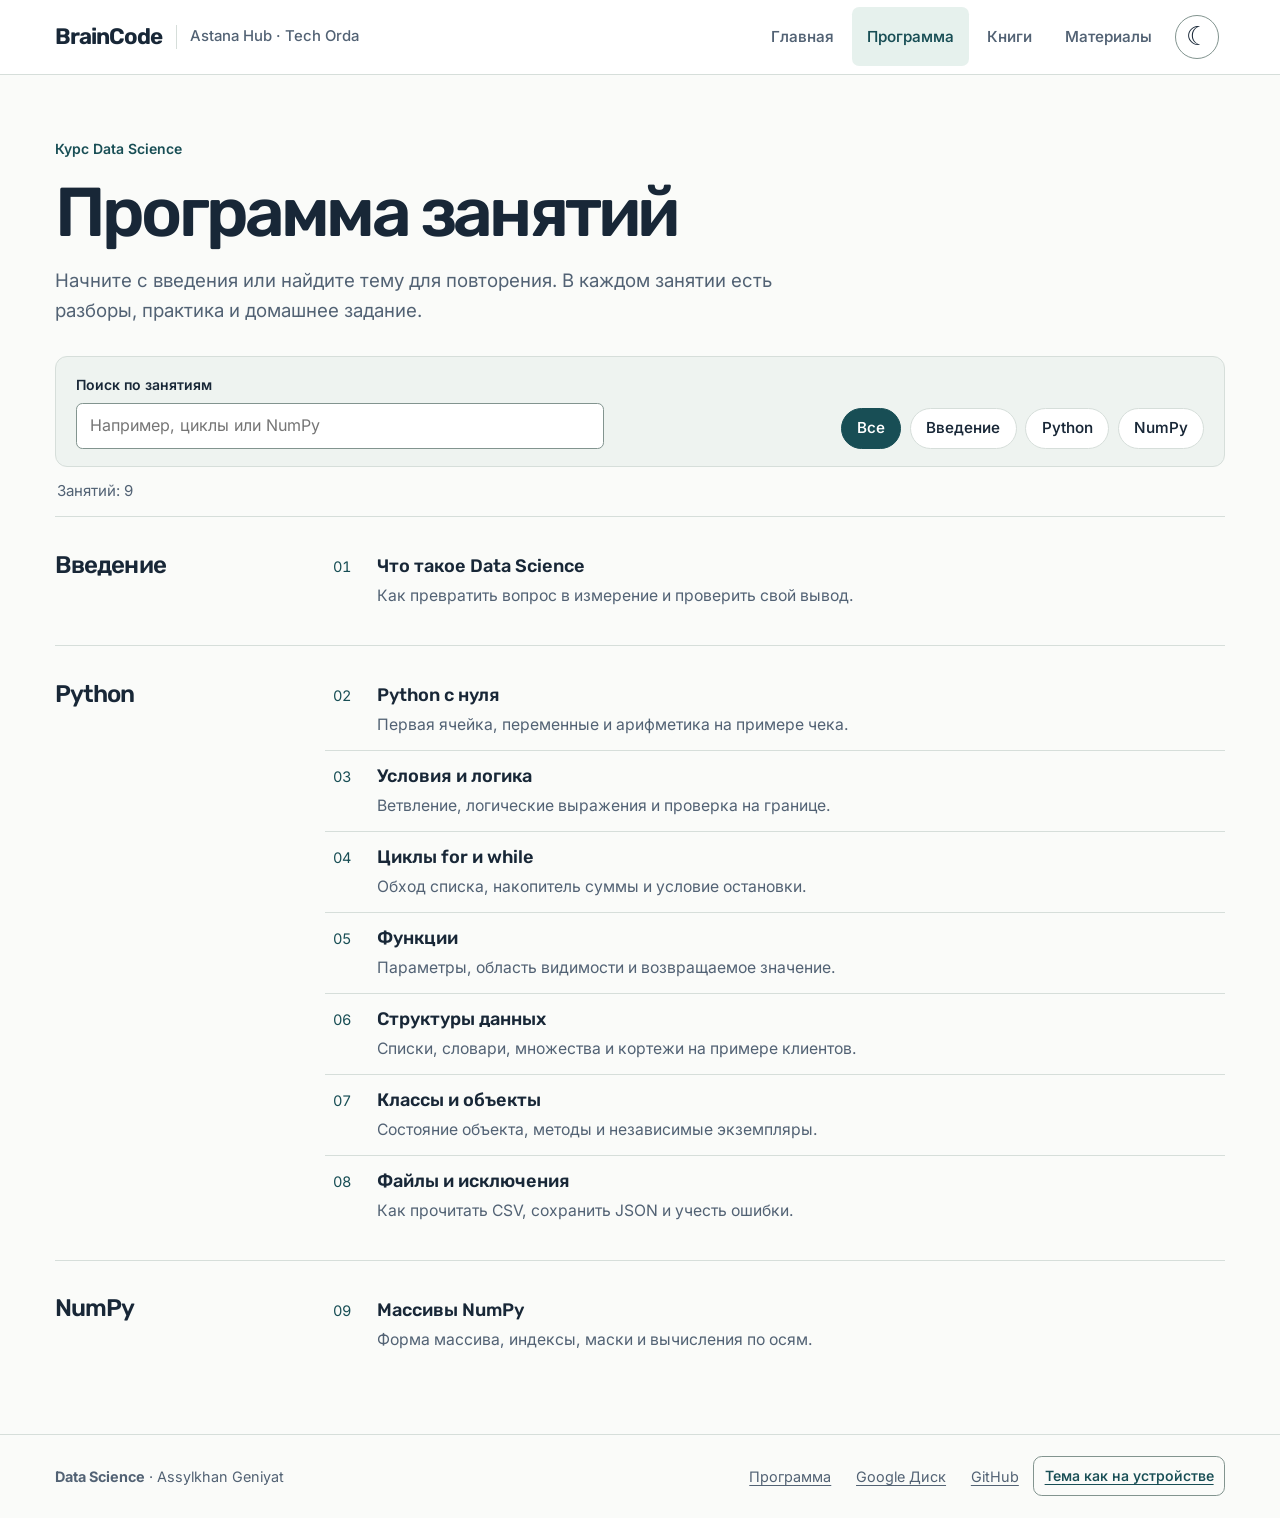
==== commit 7f8d56d0: "Make the whole header navigation row clickable" ====
--- a/lessons/index.html
+++ b/lessons/index.html
@@ -9,7 +9,7 @@
   <title>Программа занятий · Tech Orda / BrainCode</title>
   <link rel="icon" href="data:,">
   <link rel="stylesheet" href="../assets/fonts/fonts.css">
-  <link rel="stylesheet" href="../assets/style.css?v=5f8929bb2256">
+  <link rel="stylesheet" href="../assets/style.css?v=ec7466c483f1">
   <link id="dark-palette" rel="stylesheet" href="../assets/dark.css?v=161d72ccf070" media="screen and (prefers-color-scheme: dark)">
   <noscript><style>.theme-toggle, .theme-system { display: none; }</style></noscript>
   <script src="../assets/theme.js?v=c96073bb852b"></script>
--- a/assets/style.css
+++ b/assets/style.css
@@ -69,13 +69,20 @@
 /* Shared navigation */
 .mast { background: var(--surface); border-bottom: 1px solid var(--line); }
 .mast-inner, .foot-inner { display: flex; align-items: center; justify-content: space-between; gap: 1rem 2rem; }
-.mast-inner { min-height: 4.6rem; column-gap: 1rem; }
-.mast-inner > nav { margin-inline-start: auto; }
+.mast-inner { min-height: 4.6rem; column-gap: 0; }
+.mast-inner > nav { display: flex; align-self: stretch; margin-inline-start: auto; }
 .mast .theme-toggle {
-  flex: none; width: 44px; height: 44px; min-height: 44px; padding: 0; border-radius: 50%;
-  color: var(--ink); border-color: var(--field-border); background: var(--surface);
+  position: relative; isolation: isolate; align-self: stretch; flex: none;
+  width: 56px; min-height: 52px; padding: 0; border: 0; border-radius: 0;
+  color: var(--ink); background: transparent; box-shadow: none;
   font: 1.6rem/1 "Apple Symbols", "Segoe UI Symbol", sans-serif;
 }
+.mast .theme-toggle::before {
+  content: ""; position: absolute; z-index: -1; pointer-events: none;
+  width: 42px; height: 42px; border: 1px solid var(--field-border); border-radius: 50%;
+}
+.mast .theme-toggle:hover { box-shadow: none; }
+.mast .theme-toggle:hover::before { background: var(--tint); border-color: var(--action); }
 .theme-toggle .theme-sun, .theme-toggle[aria-pressed="true"] .theme-moon { display: none; }
 .theme-toggle[aria-pressed="true"] .theme-sun { display: block; color: var(--action); }
 .foot .theme-system {
@@ -86,9 +93,18 @@
 .brand { display: inline-flex; align-items: center; gap: .85rem; text-decoration: none; color: var(--ink); }
 .brand strong { font: 650 1.4rem/1 var(--heading); letter-spacing: -.045em; }
 .partners { border-left: 1px solid var(--line); padding-left: .85rem; font-size: .93rem; font-weight: 500; color: var(--muted); white-space: nowrap; }
-.mast nav, .foot nav { display: flex; align-items: center; flex-wrap: wrap; gap: .25rem; }
-.mast nav a { padding: .5rem .78rem; border-radius: .45rem; text-decoration: none; color: var(--muted); font-size: .95rem; font-weight: 550; }
-.mast nav a[aria-current] { color: var(--action); background: var(--tint); }
+.foot nav { display: flex; align-items: center; flex-wrap: wrap; gap: .25rem; }
+.mast nav a {
+  position: relative; isolation: isolate; display: flex; flex: 1 0 auto;
+  align-items: center; justify-content: center; min-height: 52px; padding: .5rem clamp(.65rem, 1.3vw, 1.25rem);
+  text-decoration: none; color: var(--muted); font-size: .95rem; font-weight: 550;
+}
+.mast nav a:is([aria-current], :hover, :focus-visible) { color: var(--action); }
+.mast nav a:is([aria-current], :hover, :focus-visible)::before {
+  content: ""; position: absolute; inset: .45rem .12rem; z-index: -1; pointer-events: none;
+  border-radius: .45rem; background: var(--tint);
+}
+.mast :is(nav a, .theme-toggle):focus-visible { outline-offset: -4px; }
 .mast nav a:hover, .foot a:hover { color: var(--action); text-decoration: underline; }
 .foot { border-top: 1px solid var(--line); }
 .foot-inner { padding-block: 1.35rem; flex-wrap: wrap; }
@@ -212,13 +228,13 @@
 
 @media (max-width: 800px) {
   .mast-inner {
-    display: grid; grid-template-columns: minmax(0,1fr) auto; gap: .45rem .5rem;
-    grid-template-areas: "brand theme" "nav nav"; padding-block: .6rem .45rem;
+    display: grid; grid-template-columns: minmax(0,1fr) auto; gap: 0; width: 100%;
+    grid-template-areas: "brand theme" "nav nav"; padding-block: .4rem 0;
   }
-  .mast .brand { grid-area: brand; }
-  .mast .theme-toggle { grid-area: theme; }
+  .mast .brand { grid-area: brand; margin-inline-start: clamp(1.125rem, 4vw, 4rem); }
+  .mast .theme-toggle { grid-area: theme; margin-inline-end: clamp(.75rem, 3vw, 3rem); }
   .mast-inner > nav { grid-area: nav; margin: 0; }
-  .mast nav a { padding: .45rem .65rem; }
+  .mast nav a { padding: .45rem .25rem; }
   .hero { gap: 1.65rem; }
   .layout { grid-template-columns: minmax(0,1fr); gap: 1.35rem; padding-top: 1rem; }
   .reading { margin-inline: auto; }
@@ -226,8 +242,7 @@
   .section-menu { background: var(--surface); border: 1px solid var(--line); padding: .75rem 1rem; border-radius: .55rem; }
 }
 @media (max-width: 640px) {
-  .mast nav { gap: .05rem; justify-content: space-between; }
-  .mast nav a { font-size: .89rem; padding: .45rem .5rem; }
+  .mast nav a { font-size: .89rem; }
   .brand { gap: .65rem; }
   .partners { padding-left: .65rem; font-size: .88rem; }
   .hero { grid-template-columns: minmax(0,1fr); gap: 1.6rem; padding: 2.45rem 0; }
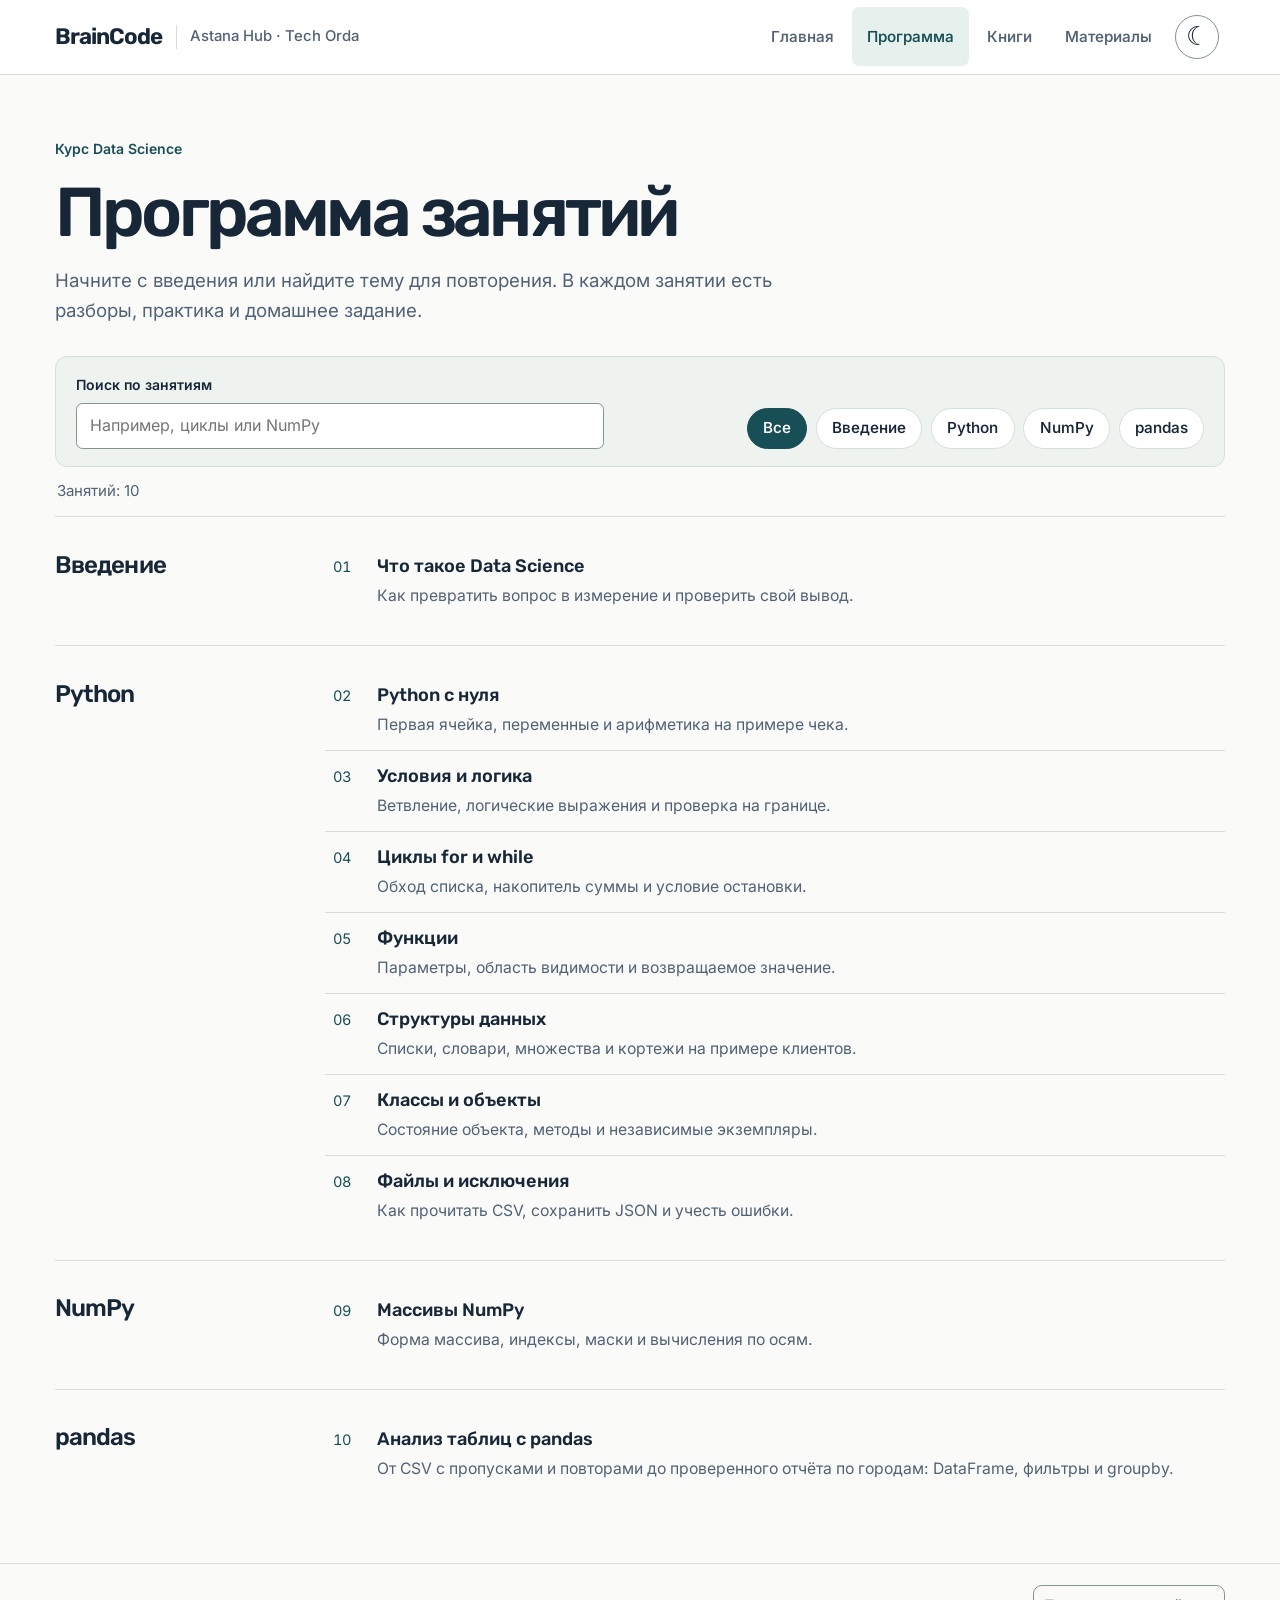
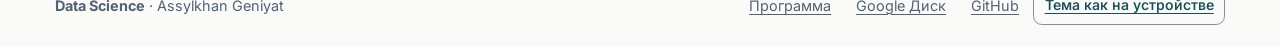
==== commit 832135b4: "Add pandas lesson, orders analysis and student homework" ====
--- a/lessons/index.html
+++ b/lessons/index.html
@@ -18,8 +18,8 @@
 <body data-page="catalog">
   <a class="skip" href="#content">К содержанию</a>
   <header class="mast"><div class="wrap mast-inner">
-    <a class="brand" href="../index.html"><strong>BrainCode</strong><span class="partners">Astana Hub · Tech Orda</span></a>
-    <nav aria-label="Навигация курса"><a href="../index.html">Главная</a><a href="../lessons/index.html" aria-current="page">Программа</a><a href="../books.html">Книги</a><a href="../materials.html">Материалы</a></nav>
+    <a class="brand" href="../index.html?v=a04a9e30a524"><strong>BrainCode</strong><span class="partners">Astana Hub · Tech Orda</span></a>
+    <nav aria-label="Навигация курса"><a href="../index.html?v=a04a9e30a524">Главная</a><a href="../lessons/index.html?v=a04a9e30a524" aria-current="page">Программа</a><a href="../books.html?v=a04a9e30a524">Книги</a><a href="../materials.html?v=a04a9e30a524">Материалы</a></nav>
     <button class="theme-toggle" id="theme-toggle" type="button" aria-label="Тёмная тема" aria-pressed="false" title="Переключить тему">
       <span aria-hidden="true" class="theme-moon">☾</span><span aria-hidden="true" class="theme-sun">☀︎</span>
     </button>
@@ -34,15 +34,15 @@
         <div id="catalog-tools" class="catalog-tools" hidden>
           <label class="search"><span>Поиск по занятиям</span>
             <input id="lesson-search" type="search" placeholder="Например, циклы или NumPy"></label>
-          <div class="filters" role="group" aria-label="Раздел программы"><button type="button" data-module="" aria-pressed="true">Все</button><button type="button" data-module="track-1" aria-pressed="false">Введение</button><button type="button" data-module="track-2" aria-pressed="false">Python</button><button type="button" data-module="track-9" aria-pressed="false">NumPy</button></div>
+          <div class="filters" role="group" aria-label="Раздел программы"><button type="button" data-module="" aria-pressed="true">Все</button><button type="button" data-module="track-1" aria-pressed="false">Введение</button><button type="button" data-module="track-2" aria-pressed="false">Python</button><button type="button" data-module="track-9" aria-pressed="false">NumPy</button><button type="button" data-module="track-10" aria-pressed="false">pandas</button></div>
         </div>
-        <div class="results-line"><p id="found" role="status">Занятий: 9</p>
+        <div class="results-line"><p id="found" role="status">Занятий: 10</p>
           <button type="button" id="reset-search" hidden>Сбросить фильтры</button></div>
 
           <section class="module" id="track-1" aria-labelledby="track-1-heading">
             <h2 id="track-1-heading">Введение</h2>
             <ol start="1" class="lesson-list">
-              <li data-lesson="данные анализ доля конверсия эксперимент"><a href="01-course-setup.html">
+              <li data-lesson="данные анализ доля конверсия эксперимент"><a href="01-course-setup.html?v=a04a9e30a524">
                 <span class="number">01</span>
                 <span><strong>Что такое Data Science</strong><span class="blurb">Как превратить вопрос в измерение и проверить свой вывод.</span></span>
               </a></li></ol>
@@ -50,31 +50,31 @@
           <section class="module" id="track-2" aria-labelledby="track-2-heading">
             <h2 id="track-2-heading">Python</h2>
             <ol start="2" class="lesson-list">
-              <li data-lesson="print строки ввод числа переменные типы"><a href="02-python-types.html">
+              <li data-lesson="print строки ввод числа переменные типы"><a href="02-python-types.html?v=a04a9e30a524">
                 <span class="number">02</span>
                 <span><strong>Python с нуля</strong><span class="blurb">Первая ячейка, переменные и арифметика на примере чека.</span></span>
               </a></li>
-              <li data-lesson="if elif else логика условие bool"><a href="03-conditions.html">
+              <li data-lesson="if elif else логика условие bool"><a href="03-conditions.html?v=a04a9e30a524">
                 <span class="number">03</span>
                 <span><strong>Условия и логика</strong><span class="blurb">Ветвление, логические выражения и проверка на границе.</span></span>
               </a></li>
-              <li data-lesson="for while range цикл накопитель"><a href="04-loops.html">
+              <li data-lesson="for while range цикл накопитель"><a href="04-loops.html?v=a04a9e30a524">
                 <span class="number">04</span>
                 <span><strong>Циклы for и while</strong><span class="blurb">Обход списка, накопитель суммы и условие остановки.</span></span>
               </a></li>
-              <li data-lesson="def return функция аргументы"><a href="05-functions-scope.html">
+              <li data-lesson="def return функция аргументы"><a href="05-functions-scope.html?v=a04a9e30a524">
                 <span class="number">05</span>
                 <span><strong>Функции</strong><span class="blurb">Параметры, область видимости и возвращаемое значение.</span></span>
               </a></li>
-              <li data-lesson="list dict set tuple словарь список кортеж множества"><a href="06-data-structures.html">
+              <li data-lesson="list dict set tuple словарь список кортеж множества"><a href="06-data-structures.html?v=a04a9e30a524">
                 <span class="number">06</span>
                 <span><strong>Структуры данных</strong><span class="blurb">Списки, словари, множества и кортежи на примере клиентов.</span></span>
               </a></li>
-              <li data-lesson="class self объект класс ООП"><a href="07-oop.html">
+              <li data-lesson="class self объект класс ООП"><a href="07-oop.html?v=a04a9e30a524">
                 <span class="number">07</span>
                 <span><strong>Классы и объекты</strong><span class="blurb">Состояние объекта, методы и независимые экземпляры.</span></span>
               </a></li>
-              <li data-lesson="csv json файлы ошибки исключения"><a href="08-files-errors.html">
+              <li data-lesson="csv json файлы ошибки исключения"><a href="08-files-errors.html?v=a04a9e30a524">
                 <span class="number">08</span>
                 <span><strong>Файлы и исключения</strong><span class="blurb">Как прочитать CSV, сохранить JSON и учесть ошибки.</span></span>
               </a></li></ol>
@@ -82,14 +82,22 @@
           <section class="module" id="track-9" aria-labelledby="track-9-heading">
             <h2 id="track-9-heading">NumPy</h2>
             <ol start="9" class="lesson-list">
-              <li data-lesson="домашняя работа дз 100 упражнений практикум numpy ndarray оси массив маска axis shape broadcast"><a href="09-numpy.html">
+              <li data-lesson="домашняя работа дз 100 упражнений практикум numpy ndarray оси массив маска axis shape broadcast"><a href="09-numpy.html?v=a04a9e30a524">
                 <span class="number">09</span>
                 <span><strong>Массивы NumPy</strong><span class="blurb">Форма массива, индексы, маски и вычисления по осям.</span></span>
+              </a></li></ol>
+          </section>
+          <section class="module" id="track-10" aria-labelledby="track-10-heading">
+            <h2 id="track-10-heading">pandas</h2>
+            <ol start="10" class="lesson-list">
+              <li data-lesson="pandas пандас пандэс DataFrame Series read_csv таблицы данные loc iloc фильтр строки столбцы индекс пропуски дубликаты groupby agg merge группировка выручка csv средний чек"><a href="10-pandas.html?v=a04a9e30a524">
+                <span class="number">10</span>
+                <span><strong>Анализ таблиц с pandas</strong><span class="blurb">От CSV с пропусками и повторами до проверенного отчёта по городам: DataFrame, фильтры и groupby.</span></span>
               </a></li></ol>
           </section>
       </div></main>
   <footer class="foot"><div class="wrap foot-inner">
     <p><strong>Data Science</strong> · Assylkhan Geniyat</p>
-    <nav aria-label="Ресурсы курса"><a href="../lessons/index.html">Программа</a><a href="https://drive.google.com/drive/folders/1K83MMSPBBTlHrZSS0A0OPjuO8QI8KvS7">Google Диск</a><a href="https://github.com/kuromi1kow/braincode-data-science">GitHub</a><button class="theme-system" id="theme-system" type="button" aria-pressed="true">Тема как на устройстве</button></nav>
+    <nav aria-label="Ресурсы курса"><a href="../lessons/index.html?v=a04a9e30a524">Программа</a><a href="https://drive.google.com/drive/folders/1K83MMSPBBTlHrZSS0A0OPjuO8QI8KvS7">Google Диск</a><a href="https://github.com/kuromi1kow/braincode-data-science">GitHub</a><button class="theme-system" id="theme-system" type="button" aria-pressed="true">Тема как на устройстве</button></nav>
   </div></footer>
 </body></html>
